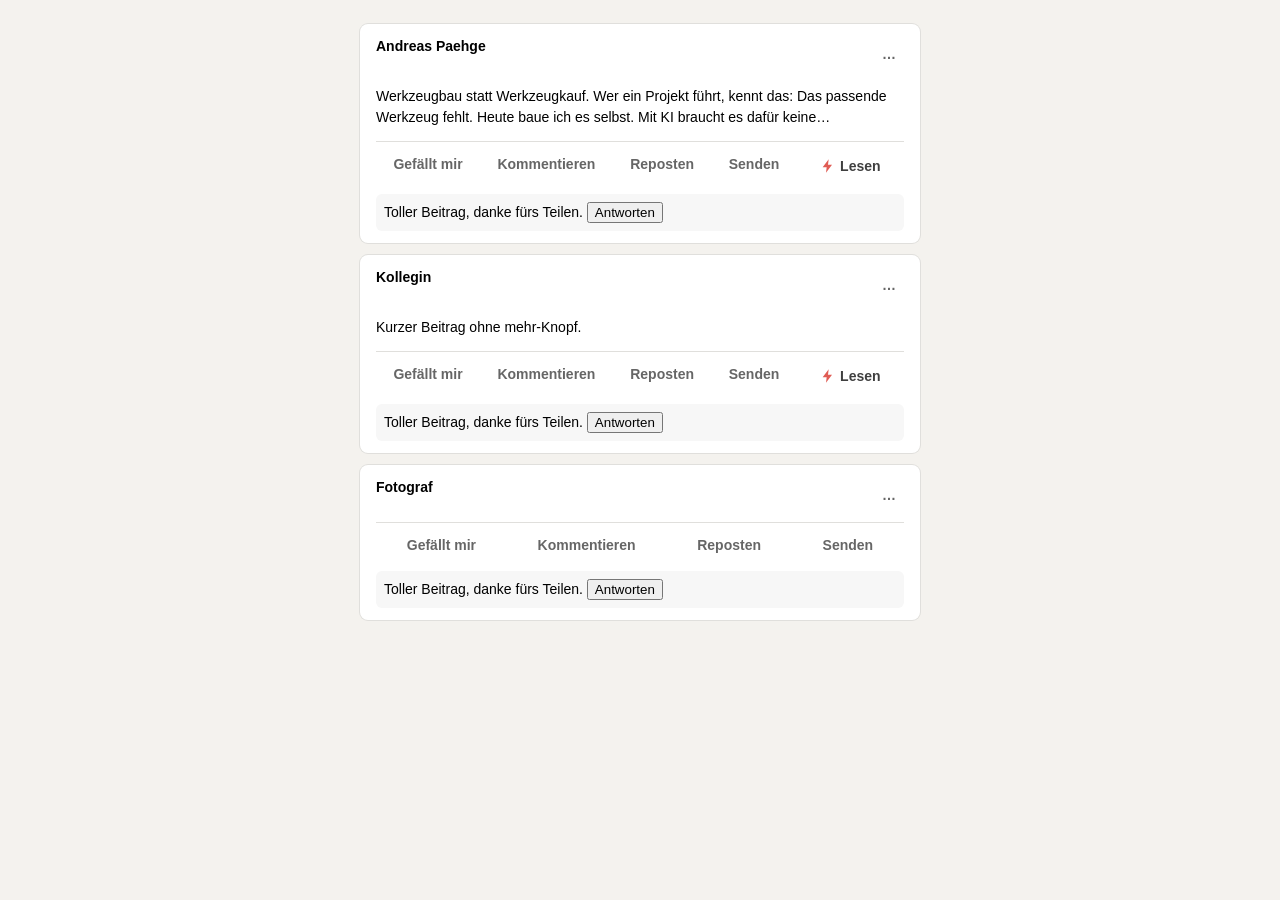
==== tools/testseite-linkedin.html @ 9401385e "LinkedIn: „Lesen“-Knopf an jedem Beitrag - extension/linkedin.js: findet Beiträge über ARIA-Label un" ====
<!doctype html>
<html lang="de">
<head>
<meta charset="utf-8">
<title>Testseite LinkedIn-Feed</title>
<style>
  body { font: 14px/1.45 -apple-system, BlinkMacSystemFont, sans-serif; background: #f4f2ee; margin: 0; padding: 24px; }
  .feed { max-width: 560px; margin: 0 auto; display: flex; flex-direction: column; gap: 12px; }
  .card { background: #fff; border-radius: 8px; padding: 12px 16px; box-shadow: 0 0 0 1px #e0dfdc; }
  .head { display: flex; justify-content: space-between; font-weight: 600; }
  .clamp { display: -webkit-box; -webkit-line-clamp: 2; -webkit-box-orient: vertical; overflow: hidden; }
  .bar { display: flex; justify-content: space-around; border-top: 1px solid #e0dfdc; margin-top: 8px; padding-top: 4px; }
  .bar button, .head button { background: none; border: 0; padding: 8px; color: #666; font: inherit; font-weight: 600; }
  .comments { margin-top: 8px; padding: 8px; background: #f7f7f7; border-radius: 6px; }
</style>
</head>
<body>
<!-- Nachbau der LinkedIn-Struktur (Stand Oktober 2026) mit denselben Ankern:
     role=listitem + componentkey, Kontrollmenü-Knopf, data-testid=expandable-text-box,
     Kommentarbereich mit componentkey*=commentsSectionContainer, Aktionsleiste. -->
<div class="feed" id="feed"></div>
<template id="post">
  <div role="listitem" componentkey="update-card-focusTEST">
    <div class="card">
      <div class="head"><span class="author"></span><button aria-label="Kontrollmenü für den Beitrag von Test">…</button></div>
      <p><span data-testid="expandable-text-box" class="clamp body"></span></p>
      <div class="bar">
        <span><button aria-label="Status des Reaktionsbuttons: Keine Reaktion">Gefällt mir</button></span>
        <span><button aria-label="Kommentieren">Kommentieren</button></span>
        <span><button aria-label="Reposten">Reposten</button></span>
        <span><button aria-label="Senden">Senden</button></span>
      </div>
      <div class="comments" componentkey="commentsSectionContainerTEST">
        <span data-testid="expandable-text-box">Toller Beitrag, danke fürs Teilen.</span>
        <button aria-label="Antworten">Antworten</button>
      </div>
    </div>
  </div>
</template>

<script>
  window.chrome = window.chrome || {};
  chrome.storage = { local: { _d: {}, get(k, cb) { cb({ [k]: this._d[k] }); }, set(o) { Object.assign(this._d, o); } } };
  chrome.runtime = {
    sendMessage(msg, cb) {
      if (msg.type === 'css') fetch('../extension/rsvp.css').then((r) => r.text()).then(cb);
    },
  };

  const LONG = 'Werkzeugbau statt Werkzeugkauf. Wer ein Projekt führt, kennt das: Das passende Werkzeug fehlt.\n\n' +
    'Heute baue ich es selbst. Mit KI braucht es dafür keine Programmierkenntnisse, sondern eine klare Vorstellung davon, ' +
    'was das Werkzeug leisten soll. Das Ergebnis ist selten perfekt, aber es ist da.';

  window.addPost = (author, text, { more = false, noText = false } = {}) => {
    const node = document.getElementById('post').content.firstElementChild.cloneNode(true);
    node.querySelector('.author').textContent = author;
    const box = node.querySelector('.body');
    if (noText) box.closest('p').remove();
    else {
      box.textContent = text;
      if (more) {
        const b = document.createElement('button');
        b.dataset.testid = 'expandable-text-button';
        b.setAttribute('data-testid', 'expandable-text-button');
        b.textContent = '… mehr';
        box.append(' ', b);
      }
    }
    // Kommentarleiste darf keinen Lesen-Knopf bekommen
    document.getElementById('feed').append(node);
    return node;
  };

  addPost('Andreas Paehge', LONG, { more: true });
  addPost('Kollegin', 'Kurzer Beitrag ohne mehr-Knopf.');
  addPost('Fotograf', '', { noText: true });
</script>
<script src="../extension/rsvp.js"></script>
<script src="../extension/content.js"></script>
<script src="../extension/linkedin.js"></script>
</body>
</html>
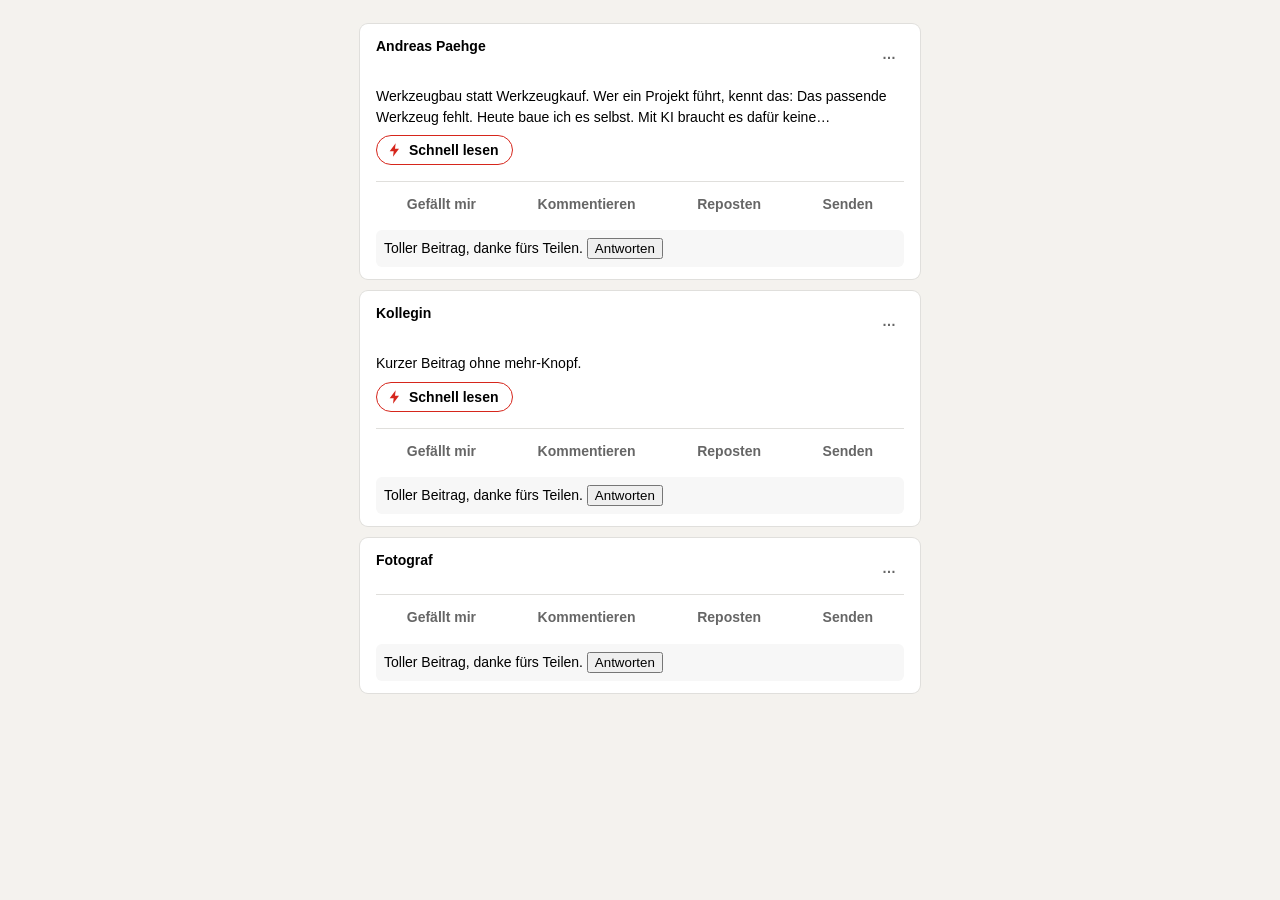
==== commit bdb967aa: "Startknopf statt Autostart, sichtbare Bestätigung beim Speichern des Tempos Co-Authored-By: Claude O" ====
--- a/tools/testseite-linkedin.html
+++ b/tools/testseite-linkedin.html
@@ -40,7 +40,11 @@
 
 <script>
   window.chrome = window.chrome || {};
-  chrome.storage = { local: { _d: {}, get(k, cb) { cb({ [k]: this._d[k] }); }, set(o) { Object.assign(this._d, o); } } };
+  // Platzhalter für chrome.storage, bleibt über Neuladen erhalten (wie in der Erweiterung)
+  chrome.storage = { local: {
+    get(k, cb) { cb({ [k]: JSON.parse(localStorage.getItem('stub:' + k) || 'null') || undefined }); },
+    set(o) { Object.entries(o).forEach(([k, v]) => localStorage.setItem('stub:' + k, JSON.stringify(v))); },
+  } };
   chrome.runtime = {
     sendMessage(msg, cb) {
       if (msg.type === 'css') fetch('../extension/rsvp.css').then((r) => r.text()).then(cb);
